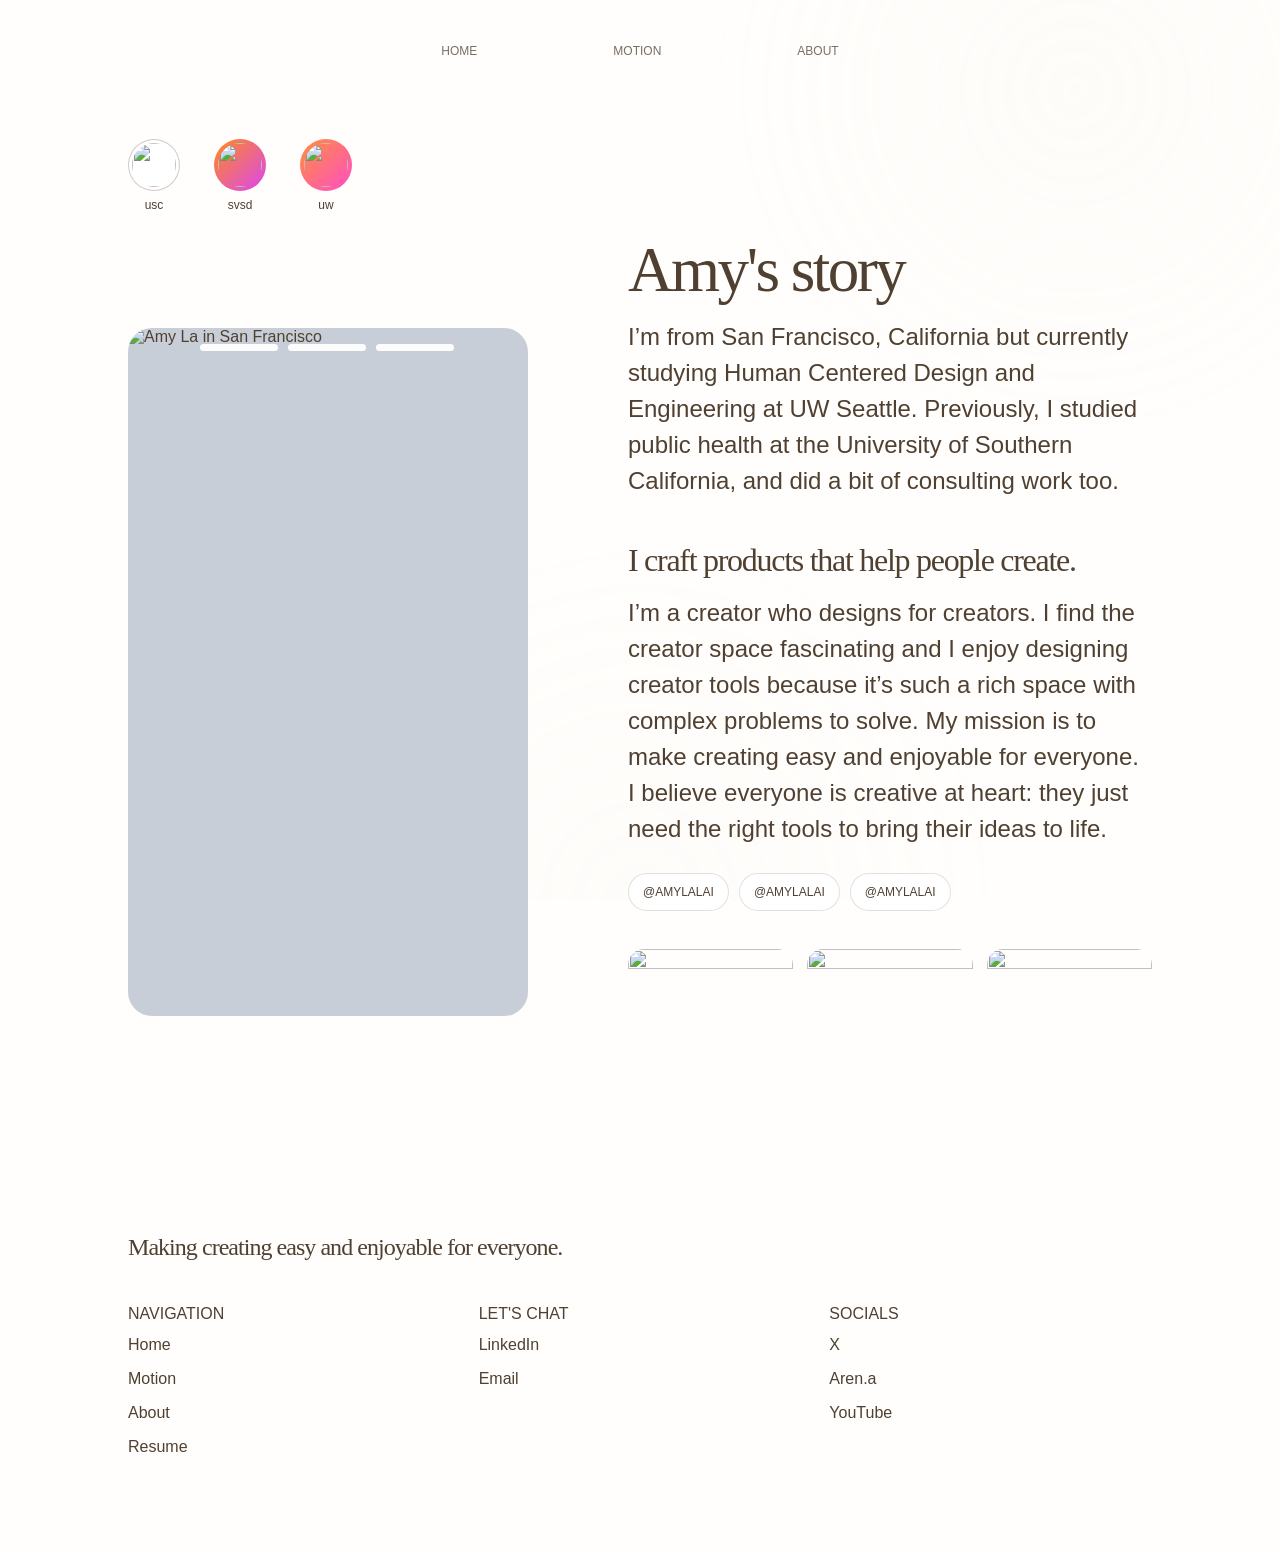
==== about-frommenu/index.html @ 58579b5a "Update homepage projects and visual layouts" ====
<!doctype html>
<html lang="en">
  <head>
    <meta charset="utf-8">
    <meta name="viewport" content="width=device-width, initial-scale=1">
    <meta name="description" content="About page from the portfolio clone.">
    <title>Amy La</title>
    <link rel="stylesheet" href="../styles.css?v=20260811b">
  </head>
  <body class="grain" data-page="about-frommenu" data-base="../">
    <div id="app"></div>
    <script type="module" src="../main.js?v=20260812c"></script>
  </body>
</html>
---- styles.css ----
@font-face {
  font-family: "Reckless Regular";
  src: url("https://framerusercontent.com/assets/4McSloZJjdLepIIy4xudCRXB8.woff2");
  font-display: swap;
  font-style: normal;
  font-weight: 400;
}

@font-face {
  font-family: "Reckless Medium";
  src: url("https://framerusercontent.com/assets/4RoTvDJjCFJZCKPDa9glf3Ts.woff2");
  font-display: swap;
  font-style: normal;
  font-weight: 500;
}

@font-face {
  font-family: "Test Tiempos Text Regular";
  src: url("https://framerusercontent.com/assets/Yl84pgtwGlG6wNalTg1LJP6WfQ.woff2");
  font-display: swap;
  font-style: normal;
  font-weight: 400;
}

@font-face {
  font-family: "Test Tiempos Text Medium";
  src: url("https://framerusercontent.com/assets/IA01Z8mh2EoJ1iLLTWdf6kdqEbA.woff2");
  font-display: swap;
  font-style: normal;
  font-weight: 500;
}

@font-face {
  font-family: "Test Tiempos Fine Medium";
  src: url("https://framerusercontent.com/assets/b8La2ddrTt3kNdbJnJvM0shA.woff2");
  font-display: swap;
  font-style: normal;
  font-weight: 500;
}

@font-face {
  font-family: "Graphik Regular";
  src: url("https://framerusercontent.com/assets/j6qvQRNGEtVcz6veUbhy3Htq04.woff2");
  font-display: swap;
  font-style: normal;
  font-weight: 400;
}

:root {
  --bg: #fffefc;
  --case-bg: #fbfbf8;
  --text: #4f4032;
  --text-soft: rgba(79, 64, 50, 0.76);
  --line: rgba(79, 64, 50, 0.16);
  --line-strong: rgba(79, 64, 50, 0.32);
  --shadow-soft: 0 20px 50px rgba(20, 17, 12, 0.08);
  --desktop-width: 1024px;
  --case-width: 1216px;
  --nav-gap: 136px;
  --rail-width: 265px;
  --copy-width: 867px;
}

html {
  scroll-behavior: smooth;
}

body {
  margin: 0;
  min-height: 100vh;
  background: var(--bg);
  color: var(--text);
  font-family: "Graphik Regular", sans-serif;
  text-rendering: auto;
  -webkit-font-smoothing: antialiased;
  -moz-osx-font-smoothing: grayscale;
}

* {
  box-sizing: border-box;
}

img,
video {
  display: block;
  max-width: 100%;
}

a {
  color: inherit;
  text-decoration: none;
}

button,
input,
textarea,
select {
  font: inherit;
}

.grain::before {
  content: "";
  position: fixed;
  inset: 0;
  pointer-events: none;
  opacity: 0.12;
  background-image:
    radial-gradient(circle at 18% 18%, rgba(255, 255, 255, 0.62), transparent 32%),
    radial-gradient(circle at 84% 10%, rgba(240, 229, 215, 0.54), transparent 28%),
    radial-gradient(circle at 50% 100%, rgba(230, 220, 204, 0.38), transparent 34%);
  z-index: 0;
}

body[data-page$="-fromhome"],
body[data-page$="-fromreel"],
body[data-page="play-case-study"] {
  background: var(--case-bg);
}

body[data-page$="-fromhome"].grain::before,
body[data-page$="-fromreel"].grain::before,
body[data-page="play-case-study"].grain::before {
  opacity: 0.05;
}

.page {
  position: relative;
  overflow-x: clip;
}

.shell {
  position: relative;
  z-index: 1;
}

.site-header {
  position: relative;
  z-index: 4;
  width: 100%;
  padding-top: 35px;
}

.site-header--overlay {
  position: absolute;
  inset: 0 0 auto;
}

.brand-mobile {
  display: none;
  margin-left: 23px;
  font-family: "Reckless Regular", serif;
  font-size: 2.25rem;
  line-height: 1;
  letter-spacing: -0.05em;
}

.top-nav {
  display: flex;
  justify-content: center;
  align-items: center;
  gap: var(--nav-gap);
}

.top-nav a {
  position: relative;
  display: inline-block;
  padding: 10px 0;
  font-family: "Graphik Regular", sans-serif;
  font-size: 12px;
  line-height: 12px;
  color: var(--text-soft);
  transition: color 180ms ease;
}

.top-nav a::after {
  content: "";
  position: absolute;
  left: 0;
  right: 0;
  bottom: -3px;
  height: 1px;
  background: currentColor;
  transform: scaleX(0);
  transform-origin: center;
  transition: transform 180ms ease;
}

.top-nav a:hover {
  color: var(--text);
}

.top-nav a:hover::after {
  transform: scaleX(1);
}

.site-header--overlay .top-nav a {
  color: rgba(255, 255, 255, 0.82);
}

.site-header--overlay .top-nav a:hover {
  color: #ffffff;
}

.hero--home,
.motion-hero,
.page-section,
.footer-cta,
.about-stage {
  width: min(var(--desktop-width), calc(100vw - 256px));
  margin-inline: auto;
}

.hero--home {
  margin-top: 69px;
  text-align: center;
}

.hero--home h1 {
  width: 720px;
  max-width: 100%;
  margin: 0 auto;
  font-family: "Reckless Regular", serif;
  font-size: 63.11px;
  line-height: 66px;
  letter-spacing: -2.5244px;
  font-weight: 400;
}

.stack-lg {
  display: grid;
  gap: 98px;
  margin-top: 64px;
}

.page--home .stack-lg {
  width: min(80vw, 1200px);
  margin-inline: auto;
}

.project-card {
  display: grid;
  gap: 16px;
}

.project-link {
  display: grid;
  gap: 16px;
}

.project-visual {
  position: relative;
  overflow: hidden;
  border-radius: 16px;
  background: #ebe6dd;
  transition: transform 260ms ease;
}

.project-link:hover .project-visual {
  transform: translateY(-4px);
}

.project-meta {
  display: flex;
  justify-content: space-between;
  align-items: center;
  gap: 22px;
}

.project-title {
  max-width: 448px;
  font-family: "Reckless Medium", serif;
  font-size: 20px;
  line-height: 24px;
  font-weight: 500;
}

.project-kicker {
  font-size: 12px;
  line-height: 14px;
  color: var(--text-soft);
  text-transform: uppercase;
  text-align: right;
}

.visual-landscape {
  aspect-ratio: auto;
  height: 552px;
  overflow: visible;
  background: transparent;
}

.project-visual__core {
  position: relative;
  width: 100%;
  height: 100%;
  overflow: hidden;
  border-radius: 16px;
}

.visual-landscape > img:first-child,
.visual-landscape > video:first-child,
.project-visual__core > img:first-child,
.project-visual__core > video:first-child {
  width: 100%;
  height: 100%;
  object-fit: cover;
}

.phone-stage {
  position: absolute;
  inset: 54px auto auto 50%;
  width: 250px;
  transform: translateX(-50%);
}

.phone-stage__image {
  display: block;
  width: 100%;
  height: auto;
}

.visual-landscape .phone-stage {
  inset: 32px auto auto 50%;
  width: 238px;
  transform: translateX(-50%);
}

.project-reel {
  position: absolute;
  top: 155px;
  right: -80px;
  width: 109px;
  height: 194px;
  z-index: 2;
}

.project-reel video {
  width: 100%;
  height: 100%;
  object-fit: cover;
}

.visual-float {
  min-height: 552px;
  display: grid;
  place-items: center;
  background: transparent;
}

.visual-float .phone-stage {
  position: static;
  inset: auto;
  width: 246px;
  transform: none;
}

.triptych {
  min-height: 552px;
  padding: 28px 58px 0;
  display: flex;
  justify-content: center;
  align-items: flex-end;
  gap: 26px;
}

.device-frame {
  position: relative;
  width: 282px;
  aspect-ratio: 0.482;
  padding: 11px;
  border-radius: 42px;
  background: #111314;
  box-shadow: 0 16px 36px rgba(0, 0, 0, 0.26);
  overflow: hidden;
}

.device-frame::before {
  content: "";
  position: absolute;
  top: 10px;
  left: 50%;
  width: 112px;
  height: 28px;
  transform: translateX(-50%);
  border-radius: 999px;
  background: #080909;
  z-index: 2;
}

.device-frame img,
.device-frame video {
  width: 100%;
  height: 100%;
  object-fit: cover;
  border-radius: 32px;
}

.device-frame--compact {
  width: 100%;
  padding: 10px;
  border-radius: 38px;
}

.device-frame--compact::before {
  top: 9px;
  width: 108px;
  height: 26px;
}

.device-frame--compact img,
.device-frame--compact video {
  border-radius: 29px;
}

.triptych .device-frame--compact {
  width: 238px;
}

.motion-hero {
  margin-top: 69px;
  text-align: center;
}

.motion-hero h1 {
  margin: 0;
  font-family: "Reckless Medium", serif;
  font-size: 32px;
  line-height: 38.4px;
  letter-spacing: -1.28px;
  font-weight: 500;
}

.motion-hero p {
  margin: 4px 0 0;
  font-size: 24px;
  line-height: 36px;
  color: var(--text);
}

.motion-canvas {
  margin-top: 52px;
  padding: 16px 16px 108px;
  border-radius: 16px;
  background: var(--canvas-tone);
  min-height: 1120px;
}

.motion-window {
  border-radius: 18px;
  overflow: hidden;
  background: var(--frame-tone);
  box-shadow: 0 18px 44px rgba(45, 28, 58, 0.12);
}

.motion-window video {
  width: 100%;
  height: 100%;
  object-fit: cover;
}

.motion-window--primary {
  width: 604px;
  margin: 62px auto 0;
}

.motion-window--primary video {
  aspect-ratio: 604 / 348;
}

.motion-window-row {
  display: grid;
  grid-template-columns: 1fr 1fr;
  gap: 24px;
  width: 864px;
  margin: 28px auto 0;
}

.motion-window--secondary video,
.motion-window--tertiary video {
  aspect-ratio: 420 / 294;
}

.about-stage {
  display: grid;
  grid-template-columns: 400px 524px;
  gap: 100px;
  margin-top: 72px;
}

.about-left {
  display: grid;
  gap: 18px;
}

.about-badges {
  display: flex;
  gap: 34px;
  align-items: flex-start;
}

.about-badge {
  display: grid;
  justify-items: center;
  gap: 8px;
}

.about-badge span {
  font-size: 12px;
  line-height: 12px;
}

.about-badge__emblem {
  display: grid;
  place-items: center;
  width: 52px;
  height: 52px;
  border-radius: 999px;
}

.about-badge__emblem img {
  width: 44px;
  height: 44px;
  border-radius: 999px;
  object-fit: cover;
  display: block;
}

.badge-usc {
  background: #ffffff;
  box-shadow: inset 0 0 0 1px rgba(123, 92, 71, 0.32);
}

.badge-svsd {
  background: linear-gradient(135deg, #ff8b1b, #db46f2);
}

.badge-uw {
  background: linear-gradient(135deg, #ff8f3b, #ff4ec6);
}

.about-photo-card {
  position: relative;
  width: 400px;
  height: 688px;
  margin: 0;
  overflow: hidden;
  border-radius: 24px;
  background: #c8ced7;
}

.about-photo-card::before {
  content: "";
  position: absolute;
  top: 16px;
  left: 72px;
  width: 78px;
  height: 7px;
  border-radius: 999px;
  background: rgba(255, 255, 255, 0.95);
  box-shadow:
    88px 0 0 rgba(255, 255, 255, 0.95),
    176px 0 0 rgba(255, 255, 255, 0.95);
  z-index: 2;
}

.about-photo-card img {
  width: 100%;
  height: 100%;
  object-fit: cover;
}

.about-right {
  display: grid;
  align-content: start;
}

.about-right h1 {
  margin: 98px 0 0;
  font-family: "Reckless Regular", serif;
  font-size: 63.11px;
  line-height: 66px;
  letter-spacing: -2.5244px;
  font-weight: 400;
}

.about-intro,
.about-body {
  margin: 16px 0 0;
  font-size: 24px;
  line-height: 36px;
  color: var(--text);
}

.about-right h2 {
  margin: 42px 0 0;
  font-family: "Reckless Medium", serif;
  font-size: 32px;
  line-height: 38.4px;
  letter-spacing: -1.28px;
  font-weight: 500;
}

.social-row {
  display: flex;
  flex-wrap: wrap;
  gap: 10px;
  margin-top: 26px;
}

.social-row a,
.pill-link {
  display: inline-flex;
  align-items: center;
  min-height: 38px;
  padding: 0 14px;
  border: 1px solid var(--line);
  border-radius: 999px;
  background: rgba(255, 255, 255, 0.86);
  font-size: 12px;
  text-transform: uppercase;
  transition:
    transform 180ms ease,
    border-color 180ms ease;
}

.social-row a:hover,
.pill-link:hover {
  transform: translateY(-2px);
  border-color: var(--line-strong);
}

.about-gallery {
  display: grid;
  grid-template-columns: repeat(3, 1fr);
  gap: 14px;
  margin-top: 38px;
}

.about-gallery img {
  width: 100%;
  aspect-ratio: 1;
  object-fit: cover;
  border-radius: 16px;
}

.case-splash {
  position: relative;
  min-height: 818px;
  background-image: linear-gradient(var(--hero-overlay), var(--hero-overlay)), var(--hero-bg);
  background-size: cover;
  background-position: center;
  overflow: hidden;
}

.case-splash__surface {
  position: relative;
  width: 1280px;
  height: 818px;
  margin: 0 auto;
}

.case-crop {
  position: absolute;
  left: var(--crop-x);
  top: var(--crop-y);
  width: var(--crop-w);
  height: var(--crop-h);
  border-radius: 44px;
  overflow: hidden;
  background-image: var(--crop-image);
  background-repeat: no-repeat;
  background-size: 1280px 720px;
  background-position: calc(-1 * var(--crop-x)) calc(-1 * var(--crop-y));
}

.case-wrap {
  width: min(var(--case-width), calc(100vw - 128px));
  margin: 28px auto 0;
}

.case-overview,
.detail-section {
  display: grid;
  grid-template-columns: var(--rail-width) minmax(0, var(--copy-width));
  gap: 20px;
}

.detail-section {
  margin-top: 72px;
}

.case-overview + .detail-section {
  margin-top: 57px;
}

.detail-section + .detail-section {
  margin-top: 36px;
}

.case-sidebar__group {
  position: sticky;
  top: 28px;
  display: block;
}

.back-link:hover,
.case-nav a:hover {
  color: var(--text);
}

.back-link {
  display: inline-flex;
  align-items: center;
  width: 100%;
  gap: 10px;
  margin-top: 12px;
  margin-bottom: 16px;
  font-size: 16px;
  line-height: 24px;
  text-transform: uppercase;
  color: var(--text);
}

.back-link__arrow {
  font-size: 20px;
  line-height: 1;
}

.case-sidebar__title {
  margin: 0;
  color: var(--text);
  font-size: 24px;
  line-height: 28.8px;
  letter-spacing: -0.96px;
  font-weight: 500;
}

.case-sidebar__title--tiempos-text {
  font-family: "Test Tiempos Text Medium", serif;
}

.case-sidebar__title--tiempos-fine {
  font-family: "Test Tiempos Fine Medium", serif;
}

.case-sidebar__title + .case-nav {
  margin-top: 28px;
}

.case-nav {
  display: grid;
  gap: 0;
}

.case-nav a {
  display: flex;
  align-items: flex-start;
  width: 100%;
  min-height: 40px;
  padding: 8px 0;
  font-size: 16px;
  line-height: 24px;
  letter-spacing: 0.64px;
  text-transform: uppercase;
  color: #878787;
}

.case-nav a.is-active,
.case-nav a:hover {
  color: #000000;
}

.case-overview .case-main {
  transform: translateY(12px);
}

.case-main h2,
.detail-text h3 {
  margin: 4px 0 0;
  font-family: "Reckless Medium", serif;
  font-size: 32px;
  line-height: 38.4px;
  letter-spacing: -1.28px;
  font-weight: 500;
  color: var(--text);
}

.case-summary,
.meta-value,
.quote-card p,
.journey-card p,
.style-chip p,
.solution-card p,
.takeaway-card p {
  margin: 0;
  font-size: 16px;
  line-height: 24px;
  color: var(--text);
}

.case-summary {
  margin-top: 16px;
}

.detail-text p,
.detail-panel p {
  margin: 16px 0 0;
  font-size: 16px;
  line-height: 24px;
  color: var(--text);
}

.meta-grid {
  display: grid;
  grid-template-columns: repeat(4, minmax(0, 1fr));
  gap: 20px 24px;
  margin-top: 14px;
  padding: 10px 0 0;
}

.meta-item {
  display: grid;
  gap: 4px;
  align-content: start;
}

.meta-term {
  font-size: 12px;
  line-height: 18px;
  text-transform: uppercase;
  color: var(--text);
}

.meta-value {
  color: var(--text);
}

.meta-lines {
  display: grid;
  gap: 4px;
}

.meta-lines > div {
  line-height: 24px;
}

.detail-rail {
  position: relative;
}

.sticky-kicker {
  position: sticky;
  top: 28px;
}

.section-label,
.sticky-kicker,
.footer-title {
  font-size: 16px;
  line-height: 19.2px;
  text-transform: uppercase;
  color: var(--text);
}

.detail-text .section-label {
  margin-bottom: 6px;
}

.detail-panel {
  padding: 20px 16px 22px;
  border-radius: 14px;
  background: #f1f0ec;
}

.detail-text--panel h3 {
  margin-top: 4px;
}

.insight-grid,
.journey-grid,
.style-grid,
.solution-grid,
.takeaway-grid {
  display: grid;
  gap: 16px;
  margin-top: 24px;
}

.insight-grid,
.solution-grid {
  grid-template-columns: repeat(3, minmax(0, 1fr));
}

.journey-grid,
.style-grid {
  grid-template-columns: repeat(2, minmax(0, 1fr));
}

.takeaway-grid {
  grid-template-columns: repeat(2, minmax(0, 1fr));
}

.quote-card,
.journey-card,
.style-chip,
.solution-card,
.takeaway-card {
  padding: 18px;
  border: 1px solid var(--line);
  border-radius: 14px;
  background: rgba(255, 255, 255, 0.72);
}

.quote-card h4,
.journey-card h4,
.style-chip h4,
.solution-card h4,
.takeaway-card h4 {
  margin: 0 0 8px;
  font-family: "Reckless Medium", serif;
  font-size: 20px;
  line-height: 24px;
  font-weight: 500;
}

.media-grid {
  display: grid;
  grid-template-columns: repeat(12, minmax(0, 1fr));
  gap: 16px;
  margin-top: 26px;
}

.media-card {
  grid-column: span 12;
  overflow: hidden;
  border-radius: 16px;
  background: #ece7de;
}

.media-card img,
.media-card video {
  width: 100%;
  height: 100%;
  object-fit: cover;
}

.media-card.half {
  grid-column: span 6;
}

.media-card.third {
  grid-column: span 4;
}

.media-card--phone {
  max-width: 280px;
  border-radius: 36px;
}

.media-card--phone img,
.media-card--phone video {
  aspect-ratio: 0.482;
}

.footer-cta {
  margin-top: 118px;
  padding-bottom: 94px;
}

.footer-cta h2 {
  max-width: 437px;
  margin: 0;
  font-family: "Reckless Medium", serif;
  font-size: 24px;
  line-height: 28.8px;
  letter-spacing: -0.96px;
  font-weight: 500;
}

.footer-grid {
  display: grid;
  grid-template-columns: repeat(3, minmax(0, 1fr));
  gap: 28px;
  margin-top: 42px;
}

.footer-column {
  display: grid;
  gap: 10px;
  align-content: start;
}

.footer-column a {
  width: fit-content;
  font-size: 16px;
  line-height: 24px;
  color: var(--text);
  transition: transform 160ms ease;
}

.footer-column a:hover {
  transform: translateX(4px);
}

.reveal {
  opacity: 0;
  transform: translateY(20px);
  transition:
    opacity 620ms cubic-bezier(0.16, 1, 0.3, 1),
    transform 620ms cubic-bezier(0.16, 1, 0.3, 1);
  transition-delay: var(--delay, 0ms);
}

.reveal.is-visible {
  opacity: 1;
  transform: translateY(0);
}

@media (max-width: 1100px) {
  :root {
    --desktop-width: 1000px;
  }

  .top-nav {
    gap: 84px;
  }

  .hero--home,
  .motion-hero,
  .page-section,
  .footer-cta,
  .about-stage {
    width: min(var(--desktop-width), calc(100vw - 72px));
  }

  .case-wrap {
    width: calc(100vw - 72px);
    margin-inline: auto;
  }

  .case-overview,
  .detail-section {
    grid-template-columns: 220px minmax(0, 1fr);
  }

  .case-splash__devices {
    gap: 18px;
  }

  .device-frame {
    width: 248px;
  }

  .about-stage {
    grid-template-columns: 360px 1fr;
    gap: 52px;
  }

  .about-photo-card {
    width: 360px;
    height: 620px;
  }
}

@media (max-width: 760px) {
  .site-header {
    padding-top: 24px;
  }

  .brand-mobile {
    display: inline-block;
  }

  .top-nav {
    display: none;
  }

  .hero--home,
  .motion-hero,
  .page-section,
  .footer-cta,
  .about-stage,
  .case-wrap {
    width: calc(100vw - 46px);
  }

  .hero--home {
    margin-top: 54px;
  }

  .hero--home h1 {
    font-size: 52px;
    line-height: 53px;
    letter-spacing: -2px;
  }

  .stack-lg {
    gap: 78px;
    margin-top: 52px;
  }

  .page--home .stack-lg {
    width: calc(100vw - 46px);
  }

  .project-meta {
    flex-direction: column;
    gap: 8px;
  }

  .project-kicker {
    text-align: left;
  }

  .visual-landscape {
    height: auto;
    aspect-ratio: 5 / 6.1;
  }

  .phone-stage {
    inset: 36px auto auto 70%;
    width: 188px;
  }

  .visual-float {
    min-height: 470px;
  }

  .visual-float .phone-stage {
    width: 208px;
  }

  .triptych {
    min-height: auto;
    padding: 28px 0 0;
    gap: 10px;
  }

  .triptych .device-frame--compact {
    width: calc((100vw - 84px) / 3);
    min-width: 96px;
    padding: 6px;
    border-radius: 24px;
  }

  .triptych .device-frame--compact::before {
    width: 48px;
    height: 12px;
    top: 6px;
  }

  .triptych .device-frame--compact img,
  .triptych .device-frame--compact video {
    border-radius: 18px;
  }

  .motion-hero {
    margin-top: 54px;
  }

  .motion-hero h1 {
    font-size: 28px;
    line-height: 33.6px;
  }

  .motion-hero p {
    font-size: 18px;
    line-height: 27px;
  }

  .motion-canvas {
    margin-top: 40px;
    min-height: auto;
    padding: 12px 12px 48px;
  }

  .motion-window--primary,
  .motion-window-row {
    width: 100%;
  }

  .motion-window-row {
    grid-template-columns: 1fr;
  }

  .about-stage {
    grid-template-columns: 1fr;
    gap: 34px;
    margin-top: 34px;
  }

  .about-badges {
    gap: 22px;
  }

  .about-photo-card {
    width: 100%;
    height: 500px;
  }

  .about-right h1 {
    margin-top: 0;
    font-size: 52px;
    line-height: 53px;
    letter-spacing: -2px;
  }

  .about-intro,
  .about-body {
    font-size: 18px;
    line-height: 27px;
  }

  .about-right h2 {
    font-size: 28px;
    line-height: 33.6px;
  }

  .about-gallery {
    grid-template-columns: 1fr 1fr;
  }

  .case-splash {
    min-height: 640px;
  }

  .case-splash__surface {
    width: 100%;
    height: 640px;
    transform: scale(0.58);
    transform-origin: top center;
  }

  .case-wrap {
    margin: 34px auto 0;
  }

  .case-overview,
  .detail-section {
    grid-template-columns: 1fr;
    gap: 16px;
  }

  .case-sidebar__group,
  .sticky-kicker {
    position: static;
  }

  .meta-grid,
  .insight-grid,
  .journey-grid,
  .style-grid,
  .solution-grid,
  .takeaway-grid {
    grid-template-columns: 1fr;
  }

  .media-card.half,
  .media-card.third {
    grid-column: span 12;
  }

  .footer-cta {
    margin-top: 88px;
    padding-bottom: 70px;
  }

  .footer-grid {
    grid-template-columns: 1fr;
    gap: 22px;
  }
}
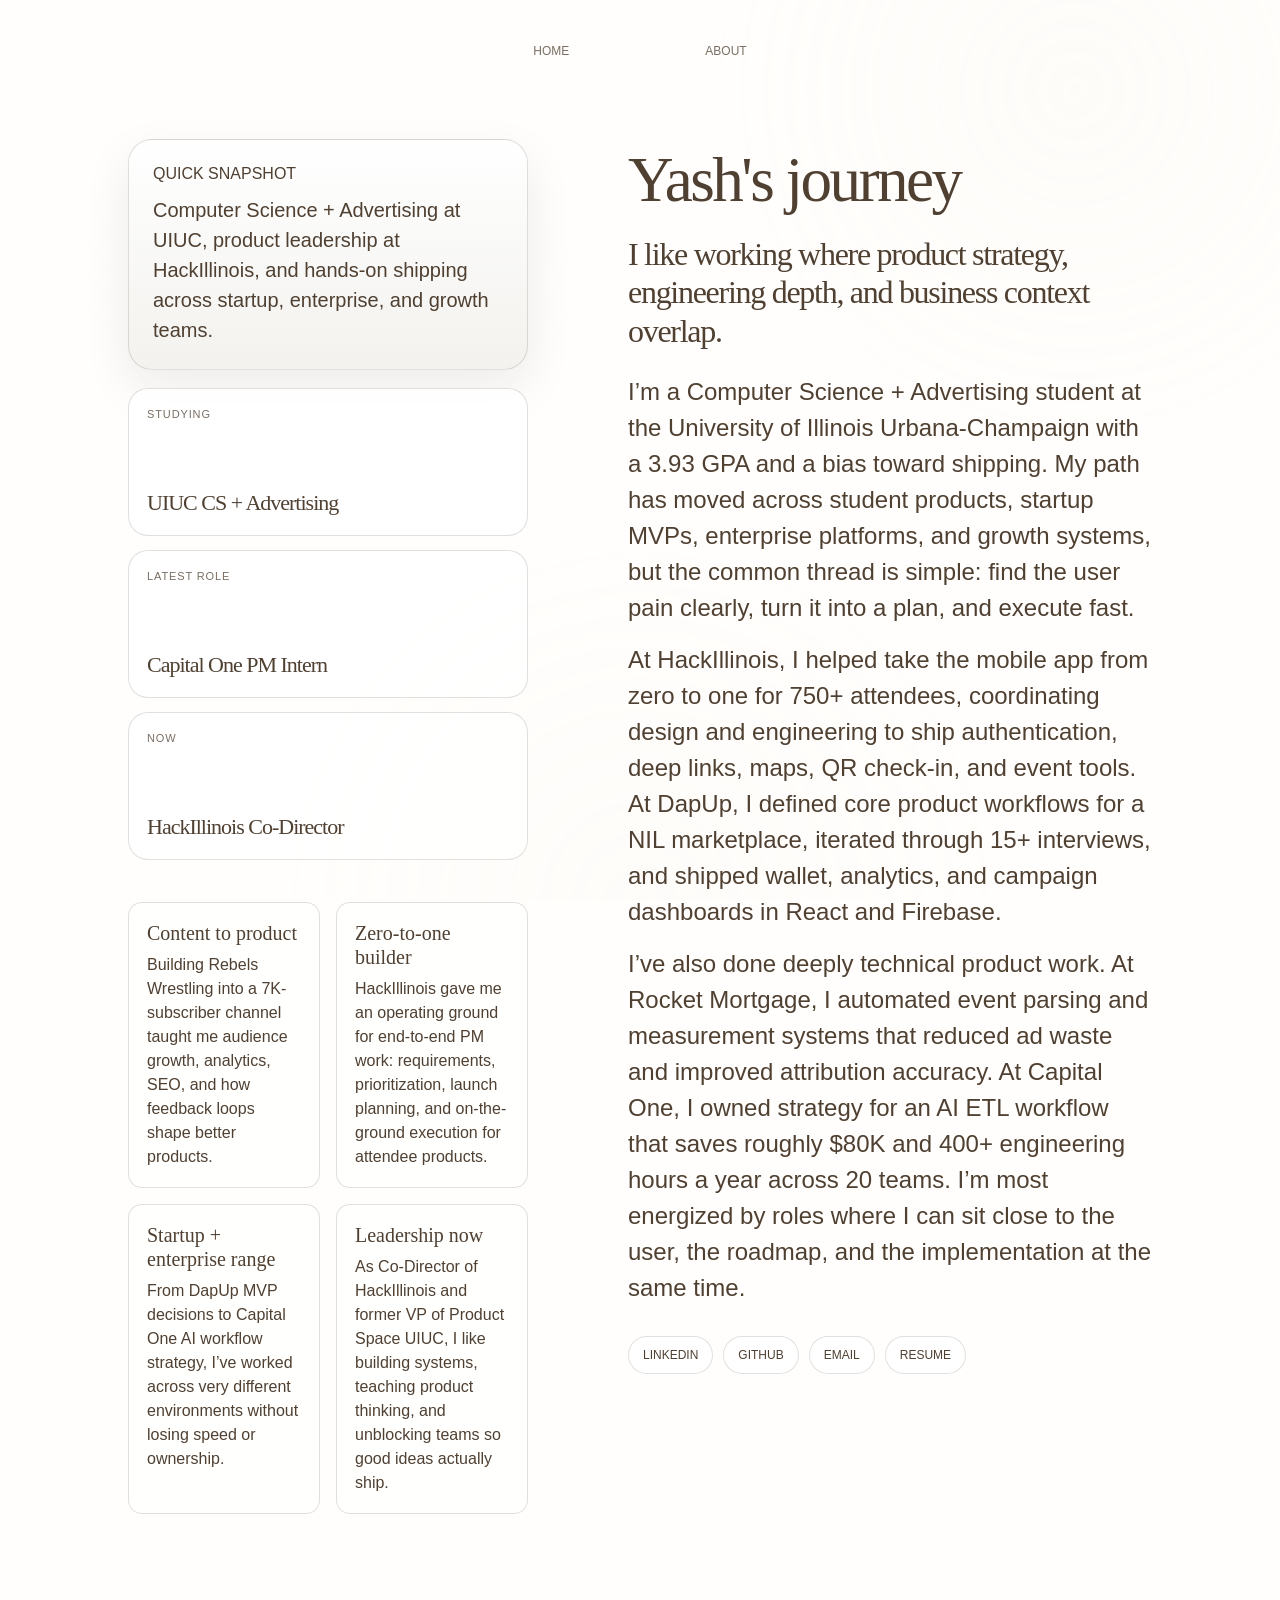
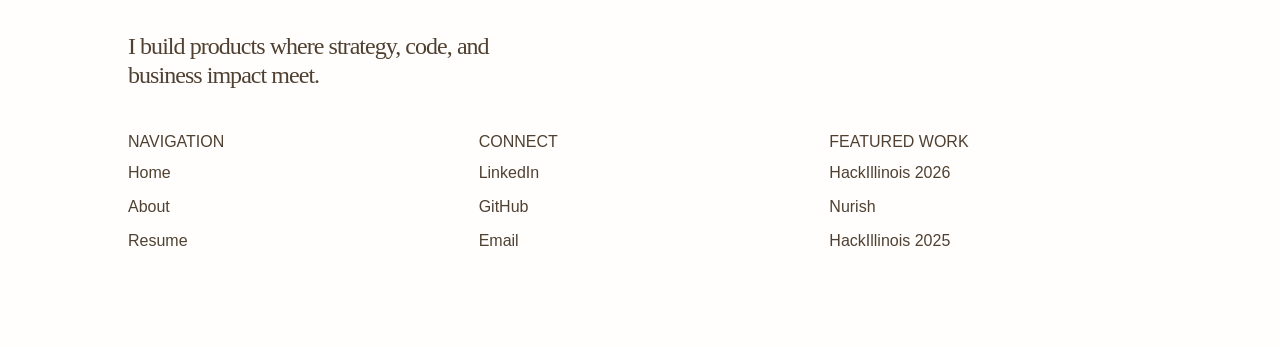
==== commit df12a38e: "Personalize portfolio with Yash Jagtap content and case study" ====
--- a/about-frommenu/index.html
+++ b/about-frommenu/index.html
@@ -3,12 +3,12 @@
   <head>
     <meta charset="utf-8">
     <meta name="viewport" content="width=device-width, initial-scale=1">
-    <meta name="description" content="About page from the portfolio clone.">
-    <title>Amy La</title>
-    <link rel="stylesheet" href="../styles.css?v=20260811b">
+    <meta name="description" content="About Yash Jagtap's career journey across product, engineering, and leadership.">
+    <title>Yash Jagtap</title>
+    <link rel="stylesheet" href="../styles.css?v=20260816h">
   </head>
   <body class="grain" data-page="about-frommenu" data-base="../">
     <div id="app"></div>
-    <script type="module" src="../main.js?v=20260812c"></script>
+    <script type="module" src="../main.js?v=20260815f"></script>
   </body>
 </html>
--- a/styles.css
+++ b/styles.css
@@ -55,10 +55,11 @@
   --line-strong: rgba(79, 64, 50, 0.32);
   --shadow-soft: 0 20px 50px rgba(20, 17, 12, 0.08);
   --desktop-width: 1024px;
-  --case-width: 1216px;
+  --case-width: 1200px;
   --nav-gap: 136px;
   --rail-width: 265px;
   --copy-width: 867px;
+  --stack-exit-space: max(44vh, 420px);
 }
 
 html {
@@ -128,6 +129,11 @@
   overflow-x: clip;
 }
 
+/* Safari can jitter sticky descendants inside an overflow-clipped ancestor. */
+.page--home {
+  overflow-x: visible;
+}
+
 .shell {
   position: relative;
   z-index: 1;
@@ -143,6 +149,7 @@
 .site-header--overlay {
   position: absolute;
   inset: 0 0 auto;
+  padding-top: 22px;
 }
 
 .brand-mobile {
@@ -237,14 +244,83 @@
   margin-inline: auto;
 }
 
+.project-stack {
+  position: relative;
+  isolation: isolate;
+}
+
+.project-stack::after {
+  content: "";
+  display: block;
+  height: var(--stack-exit-space);
+}
+
 .project-card {
   display: grid;
   gap: 16px;
 }
 
+.project-card--stack {
+  position: sticky;
+  top: var(--stack-top, 80px);
+  z-index: calc(10 + var(--stack-index, 0));
+  width: calc(100% - var(--stack-inset, 0px) - var(--stack-inset, 0px));
+  margin-inline: auto;
+  background: var(--bg);
+  border-radius: 16px 16px 0 0;
+}
+
 .project-link {
   display: grid;
   gap: 16px;
+}
+
+.project-card--stack .project-link {
+  position: relative;
+  transform-origin: center;
+  transition: transform 260ms ease;
+}
+
+.project-card--stack .project-link:hover {
+  transform: scale(1.012);
+}
+
+.project-stack.is-hover-suspended .project-link:hover {
+  transform: none;
+}
+
+.project-action {
+  position: absolute;
+  top: 18px;
+  right: 18px;
+  z-index: 2;
+  display: grid;
+  width: 52px;
+  height: 52px;
+  place-items: center;
+  border-radius: 14px;
+  background: rgba(255, 255, 255, 0.96);
+  box-shadow: 0 8px 20px rgba(20, 17, 12, 0.14);
+  color: var(--text);
+  font-size: 29px;
+  line-height: 1;
+  opacity: 0;
+  pointer-events: none;
+  transform: translateY(8px) scale(0.94);
+  transition:
+    opacity 180ms ease,
+    transform 260ms cubic-bezier(0.16, 1, 0.3, 1);
+}
+
+.project-card--stack .project-link:hover .project-action,
+.project-card--stack .project-link:focus-visible .project-action {
+  opacity: 1;
+  transform: translateY(0) scale(1);
+}
+
+.project-stack.is-hover-suspended .project-link:hover .project-action {
+  opacity: 0;
+  transform: translateY(8px) scale(0.94);
 }
 
 .project-visual {
@@ -255,8 +331,21 @@
   transition: transform 260ms ease;
 }
 
+.project-card--stack .project-visual::after {
+  content: "";
+  position: absolute;
+  inset: 0;
+  border: 1px solid rgba(255, 255, 255, 0.76);
+  border-radius: inherit;
+  pointer-events: none;
+}
+
 .project-link:hover .project-visual {
   transform: translateY(-4px);
+}
+
+.project-card--stack .project-link:hover .project-visual {
+  transform: none;
 }
 
 .project-meta {
@@ -323,6 +412,25 @@
   inset: 32px auto auto 50%;
   width: 238px;
   transform: translateX(-50%);
+}
+
+.visual-landscape .phone-stage--wide {
+  inset: 52px auto auto 50%;
+  width: 79.1%;
+  max-width: 1215px;
+}
+
+.visual-landscape .phone-stage--play {
+  inset: auto;
+  top: 50%;
+  left: 50%;
+  width: 58%;
+  max-width: 700px;
+  transform: translate(-50%, -50%);
+}
+
+.visual-landscape .phone-stage--play .phone-stage__image {
+  filter: drop-shadow(0 28px 36px rgba(52, 42, 26, 0.16));
 }
 
 .project-reel {
@@ -489,84 +597,58 @@
 
 .about-left {
   display: grid;
+  align-content: start;
   gap: 18px;
 }
 
+.about-summary-card {
+  padding: 24px;
+  border: 1px solid var(--line);
+  border-radius: 24px;
+  background: linear-gradient(180deg, rgba(255, 255, 255, 0.92), rgba(241, 240, 236, 0.88));
+  box-shadow: 0 18px 48px rgba(42, 30, 20, 0.08);
+}
+
+.about-summary-card p {
+  margin: 12px 0 0;
+  font-size: 20px;
+  line-height: 30px;
+}
+
 .about-badges {
-  display: flex;
-  gap: 34px;
-  align-items: flex-start;
+  display: grid;
+  grid-template-columns: 1fr;
+  gap: 14px;
 }
 
 .about-badge {
   display: grid;
-  justify-items: center;
-  gap: 8px;
+  align-content: space-between;
+  gap: 18px;
+  min-height: 148px;
+  padding: 18px;
+  border: 1px solid var(--line);
+  border-radius: 20px;
+  background: rgba(255, 255, 255, 0.78);
 }
 
 .about-badge span {
-  font-size: 12px;
-  line-height: 12px;
-}
-
-.about-badge__emblem {
-  display: grid;
-  place-items: center;
-  width: 52px;
-  height: 52px;
-  border-radius: 999px;
-}
-
-.about-badge__emblem img {
-  width: 44px;
-  height: 44px;
-  border-radius: 999px;
-  object-fit: cover;
-  display: block;
-}
-
-.badge-usc {
-  background: #ffffff;
-  box-shadow: inset 0 0 0 1px rgba(123, 92, 71, 0.32);
-}
-
-.badge-svsd {
-  background: linear-gradient(135deg, #ff8b1b, #db46f2);
-}
-
-.badge-uw {
-  background: linear-gradient(135deg, #ff8f3b, #ff4ec6);
-}
-
-.about-photo-card {
-  position: relative;
-  width: 400px;
-  height: 688px;
-  margin: 0;
-  overflow: hidden;
-  border-radius: 24px;
-  background: #c8ced7;
-}
-
-.about-photo-card::before {
-  content: "";
-  position: absolute;
-  top: 16px;
-  left: 72px;
-  width: 78px;
-  height: 7px;
-  border-radius: 999px;
-  background: rgba(255, 255, 255, 0.95);
-  box-shadow:
-    88px 0 0 rgba(255, 255, 255, 0.95),
-    176px 0 0 rgba(255, 255, 255, 0.95);
-  z-index: 2;
-}
-
-.about-photo-card img {
-  width: 100%;
-  height: 100%;
-  object-fit: cover;
+  font-size: 11px;
+  line-height: 14px;
+  letter-spacing: 0.08em;
+  text-transform: uppercase;
+  color: var(--text-soft);
+}
+
+.about-badge__value {
+  font-family: "Reckless Medium", serif;
+  font-size: 22px;
+  line-height: 28px;
+  letter-spacing: -1px;
+}
+
+.about-journey {
+  margin-top: 2px;
 }
 
 .about-right {
@@ -575,7 +657,7 @@
 }
 
 .about-right h1 {
-  margin: 98px 0 0;
+  margin: 8px 0 0;
   font-family: "Reckless Regular", serif;
   font-size: 63.11px;
   line-height: 66px;
@@ -583,28 +665,34 @@
   font-weight: 400;
 }
 
-.about-intro,
-.about-body {
-  margin: 16px 0 0;
-  font-size: 24px;
-  line-height: 36px;
-  color: var(--text);
-}
-
-.about-right h2 {
-  margin: 42px 0 0;
+.about-intro {
+  margin: 22px 0 0;
   font-family: "Reckless Medium", serif;
   font-size: 32px;
   line-height: 38.4px;
   letter-spacing: -1.28px;
   font-weight: 500;
+  color: var(--text);
+}
+
+.about-copy {
+  display: grid;
+  gap: 16px;
+  margin-top: 24px;
+}
+
+.about-body {
+  margin: 0;
+  font-size: 24px;
+  line-height: 36px;
+  color: var(--text);
 }
 
 .social-row {
   display: flex;
   flex-wrap: wrap;
   gap: 10px;
-  margin-top: 26px;
+  margin-top: 30px;
 }
 
 .social-row a,
@@ -629,20 +717,6 @@
   border-color: var(--line-strong);
 }
 
-.about-gallery {
-  display: grid;
-  grid-template-columns: repeat(3, 1fr);
-  gap: 14px;
-  margin-top: 38px;
-}
-
-.about-gallery img {
-  width: 100%;
-  aspect-ratio: 1;
-  object-fit: cover;
-  border-radius: 16px;
-}
-
 .case-splash {
   position: relative;
   min-height: 818px;
@@ -674,8 +748,9 @@
 }
 
 .case-wrap {
-  width: min(var(--case-width), calc(100vw - 128px));
-  margin: 28px auto 0;
+  width: min(var(--case-width), calc(100vw - 48px));
+  margin: 0 auto;
+  padding: 24px 24px 0;
 }
 
 .case-overview,
@@ -686,20 +761,20 @@
 }
 
 .detail-section {
-  margin-top: 72px;
+  margin-top: 0;
 }
 
 .case-overview + .detail-section {
-  margin-top: 57px;
+  margin-top: 60px;
 }
 
 .detail-section + .detail-section {
-  margin-top: 36px;
+  margin-top: 60px;
 }
 
 .case-sidebar__group {
   position: sticky;
-  top: 28px;
+  top: 0;
   display: block;
 }
 
@@ -771,7 +846,7 @@
 }
 
 .case-overview .case-main {
-  transform: translateY(12px);
+  padding-top: 16px;
 }
 
 .case-main h2,
@@ -850,7 +925,7 @@
 
 .sticky-kicker {
   position: sticky;
-  top: 28px;
+  top: 0;
 }
 
 .section-label,
@@ -863,13 +938,13 @@
 }
 
 .detail-text .section-label {
-  margin-bottom: 6px;
+  margin-bottom: 0;
 }
 
 .detail-panel {
-  padding: 20px 16px 22px;
-  border-radius: 14px;
-  background: #f1f0ec;
+  padding: 16px;
+  border-radius: 8px;
+  background: #f2f2f2;
 }
 
 .detail-text--panel h3 {
@@ -923,6 +998,135 @@
   font-weight: 500;
 }
 
+.insight-strip {
+  display: grid;
+  grid-template-columns: repeat(3, minmax(0, 1fr));
+  gap: 16px;
+  margin-top: 24px;
+}
+
+.insight-tile {
+  display: grid;
+  grid-template-rows: 216px auto;
+  align-content: start;
+  gap: 16px;
+}
+
+.insight-tile__media {
+  overflow: hidden;
+  height: 216px;
+  border-radius: 8px;
+  background: #ece7de;
+}
+
+.insight-tile__media img {
+  width: 100%;
+  height: 100%;
+  object-fit: cover;
+}
+
+.insight-tile__body {
+  margin: 0;
+  font-size: 16px;
+  line-height: 24px;
+  color: var(--text);
+}
+
+.solution-flow {
+  display: grid;
+  gap: 76px;
+  margin-top: 78px;
+}
+
+.solution-step,
+.solution-sequence {
+  display: grid;
+  gap: 24px;
+}
+
+.solution-step__text {
+  display: grid;
+  gap: 4px;
+  max-width: 1500px;
+}
+
+.solution-step__title {
+  margin: 0;
+  font-size: 24px;
+  line-height: 36px;
+  font-weight: 400;
+  color: var(--text);
+}
+
+.solution-step__body {
+  margin: 0;
+  font-size: 16px;
+  line-height: 24px;
+  color: var(--text);
+}
+
+.solution-step__stage {
+  display: flex;
+  justify-content: center;
+  align-items: center;
+  min-height: 474px;
+  padding: 16px;
+  border-radius: 8px;
+  background: #f2f2f2;
+  overflow: hidden;
+}
+
+.device-frame--solution {
+  width: 189px;
+  aspect-ratio: 0.462;
+  padding: 6px 6px 18px;
+  border-radius: 34px;
+  background: linear-gradient(180deg, #25282b 0%, #111315 100%);
+  box-shadow:
+    0 12px 24px rgba(0, 0, 0, 0.2),
+    inset 0 1px 0 rgba(255, 255, 255, 0.08),
+    inset 0 0 0 1px rgba(255, 255, 255, 0.04);
+}
+
+.device-frame--solution::before {
+  display: none;
+}
+
+.device-frame--solution img {
+  object-fit: cover;
+  object-position: center;
+  border-radius: 28px;
+}
+
+.device-frame--solution video {
+  object-fit: contain;
+  object-position: center top;
+  background: #050606;
+  border-radius: 28px;
+  pointer-events: none;
+}
+
+.solution-sequence__strip {
+  display: grid;
+  grid-template-columns: repeat(3, minmax(0, 1fr));
+  gap: 10px;
+  margin-top: 4px;
+}
+
+.solution-sequence__item {
+  margin: 0;
+  display: grid;
+  justify-items: center;
+  gap: 10px;
+}
+
+.solution-sequence__label {
+  font-size: 16px;
+  line-height: 24px;
+  color: #8c8c8c;
+  text-align: center;
+}
+
 .media-grid {
   display: grid;
   grid-template-columns: repeat(12, minmax(0, 1fr));
@@ -1019,6 +1223,7 @@
 @media (max-width: 1100px) {
   :root {
     --desktop-width: 1000px;
+    --stack-exit-space: max(38vh, 320px);
   }
 
   .top-nav {
@@ -1036,6 +1241,7 @@
   .case-wrap {
     width: calc(100vw - 72px);
     margin-inline: auto;
+    padding-inline: 0;
   }
 
   .case-overview,
@@ -1056,13 +1262,26 @@
     gap: 52px;
   }
 
-  .about-photo-card {
-    width: 360px;
-    height: 620px;
-  }
+  .solution-step__stage {
+    min-height: auto;
+    padding: 24px 16px;
+  }
+
+  .device-frame--solution {
+    width: min(189px, 100%);
+  }
+
+  .site-header--overlay {
+    padding-top: 18px;
+  }
+
 }
 
 @media (max-width: 760px) {
+  :root {
+    --stack-exit-space: 0px;
+  }
+
   .site-header {
     padding-top: 24px;
   }
@@ -1084,6 +1303,14 @@
     width: calc(100vw - 46px);
   }
 
+  .case-wrap {
+    padding: 0;
+  }
+
+  .site-header--overlay {
+    padding-top: 16px;
+  }
+
   .hero--home {
     margin-top: 54px;
   }
@@ -1103,6 +1330,23 @@
     width: calc(100vw - 46px);
   }
 
+  .project-stack::after {
+    display: none;
+  }
+
+  .project-card--stack {
+    position: relative;
+    top: auto;
+    z-index: auto;
+    width: 100%;
+    margin-inline: 0;
+    background: transparent;
+  }
+
+  .project-stack .project-card--stack + .project-card--stack {
+    margin-top: 0;
+  }
+
   .project-meta {
     flex-direction: column;
     gap: 8px;
@@ -1120,6 +1364,21 @@
   .phone-stage {
     inset: 36px auto auto 70%;
     width: 188px;
+  }
+
+  .visual-landscape .phone-stage--wide {
+    inset: 42px auto auto 50%;
+    width: 93%;
+    max-width: none;
+  }
+
+  .visual-landscape .phone-stage--play {
+    inset: auto;
+    top: 51%;
+    left: 50%;
+    width: 96%;
+    max-width: none;
+    transform: translate(-50%, -50%);
   }
 
   .visual-float {
@@ -1190,12 +1449,8 @@
   }
 
   .about-badges {
-    gap: 22px;
-  }
-
-  .about-photo-card {
-    width: 100%;
-    height: 500px;
+    grid-template-columns: 1fr;
+    gap: 14px;
   }
 
   .about-right h1 {
@@ -1205,19 +1460,15 @@
     letter-spacing: -2px;
   }
 
-  .about-intro,
+  .about-summary-card p,
   .about-body {
     font-size: 18px;
     line-height: 27px;
   }
 
-  .about-right h2 {
+  .about-intro {
     font-size: 28px;
     line-height: 33.6px;
-  }
-
-  .about-gallery {
-    grid-template-columns: 1fr 1fr;
   }
 
   .case-splash {
@@ -1246,6 +1497,7 @@
     position: static;
   }
 
+  .insight-strip,
   .meta-grid,
   .insight-grid,
   .journey-grid,
@@ -1255,6 +1507,37 @@
     grid-template-columns: 1fr;
   }
 
+  .insight-tile__body {
+    font-size: 16px;
+    line-height: 24px;
+    letter-spacing: 0;
+  }
+
+  .solution-flow {
+    gap: 52px;
+    margin-top: 56px;
+  }
+
+  .solution-step__title {
+    font-size: 20px;
+    line-height: 30px;
+  }
+
+  .solution-step__stage {
+    min-height: auto;
+    padding: 20px 12px;
+  }
+
+  .device-frame--solution {
+    width: min(188px, 100%);
+    padding: 4px 4px 12px;
+  }
+
+  .solution-sequence__strip {
+    grid-template-columns: 1fr;
+    gap: 20px;
+  }
+
   .media-card.half,
   .media-card.third {
     grid-column: span 12;
